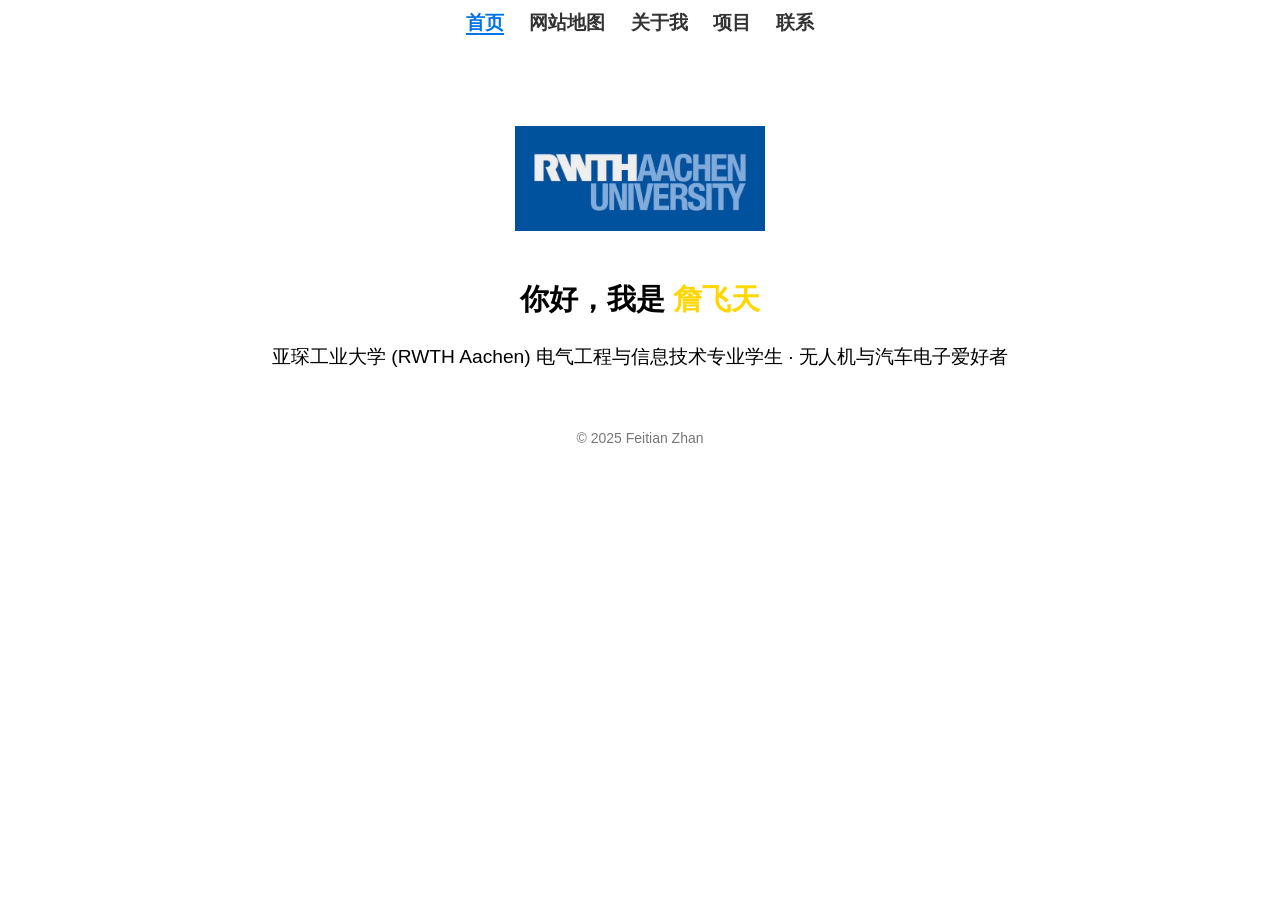
==== index.html @ 22302a26 "Add files via upload" ====
<!DOCTYPE html>
<html lang="zh-CN">
<head>
  <meta charset="UTF-8">
  <meta name="viewport" content="width=device-width, initial-scale=1.0">
  <title>首页 - 詹飞天</title>
  <link rel="stylesheet" href="styles.css">
  <script defer src="script.js"></script>
</head>
<body>
  
<nav class="nav">
  <a href="index.html">首页</a>
  <a href="sitemap.html">网站地图</a>
  <a href="about.html">关于我</a>
  <a href="projects.html">项目</a>
  <a href="contact.html">联系</a>
</nav>

  <section class="hero fade-in">
    <div class="container">
      <div class="hero-logo">
        <img src="assets/rwth.jpg" alt="RWTH Aachen Logo">
      </div>
      <div class="hero-text">
        <h1>你好，我是 <span class="highlight">詹飞天</span></h1>
        <p>亚琛工业大学 (RWTH Aachen) 电气工程与信息技术专业学生 · 无人机与汽车电子爱好者</p>
      </div>
    </div>
    <footer class="footer">
      © 2025 Feitian Zhan
    </footer>
  </section>
</body>
</html>
---- styles.css ----
body { font-family: Arial, sans-serif; margin:0; padding:0; font-size:1.2em; }
.nav { background:#fff; padding:10px; text-align:center; position:sticky; top:0; box-shadow:0 2px 5px rgba(0,0,0,0.1); }
.nav a { margin:0 10px; text-decoration:none; color:#333; font-weight:bold; }
.nav a.active { color:#0073e6; border-bottom:2px solid #0073e6; }
.hero { background:#fff; text-align:center; padding:80px 20px; animation: fadeIn 1.5s ease-in; }
.hero-logo img { max-width:250px; margin-bottom:20px; }
.highlight { color:#FFD700; font-weight:bold; }
.section { padding:60px 20px; max-width:900px; margin:0 auto; animation: fadeIn 1.5s ease-in; }
.cards { display:grid; grid-template-columns:1fr 1fr; gap:20px; }
.card { background:#fff; padding:20px; border-radius:8px; box-shadow:0 4px 8px rgba(0,0,0,0.1); transition:transform 0.3s, box-shadow 0.3s; }
.card:hover { transform:translateY(-5px); box-shadow:0 6px 15px rgba(0,0,0,0.2); }
.contact-list li { margin:10px 0; }
.back-home { text-align:center; margin-top:40px; }
.back-home a { display:inline-block; padding:10px 20px; background:#0073e6; color:#fff; text-decoration:none; border-radius:5px; transition:background 0.3s; }
.back-home a:hover { background:#005bb5; }
.footer { text-align:center; margin-top:40px; padding:20px; font-size:14px; color:#777; }

/* 动画 */
.fade-in { opacity:0; transform:translateY(20px); animation:fadeInUp 1s forwards; }
@keyframes fadeInUp { to { opacity:1; transform:translateY(0); } }

/* 弹窗 */
.modal { display:none; position:fixed; z-index:999; padding-top:100px; left:0; top:0; width:100%; height:100%; background:rgba(0,0,0,0.8); }
.modal-content { margin:auto; display:block; max-width:80%; max-height:80%; border-radius:10px; }
.close { position:absolute; top:50px; right:100px; color:white; font-size:40px; font-weight:bold; cursor:pointer; transition:0.3s; }
.close:hover { color:red; }
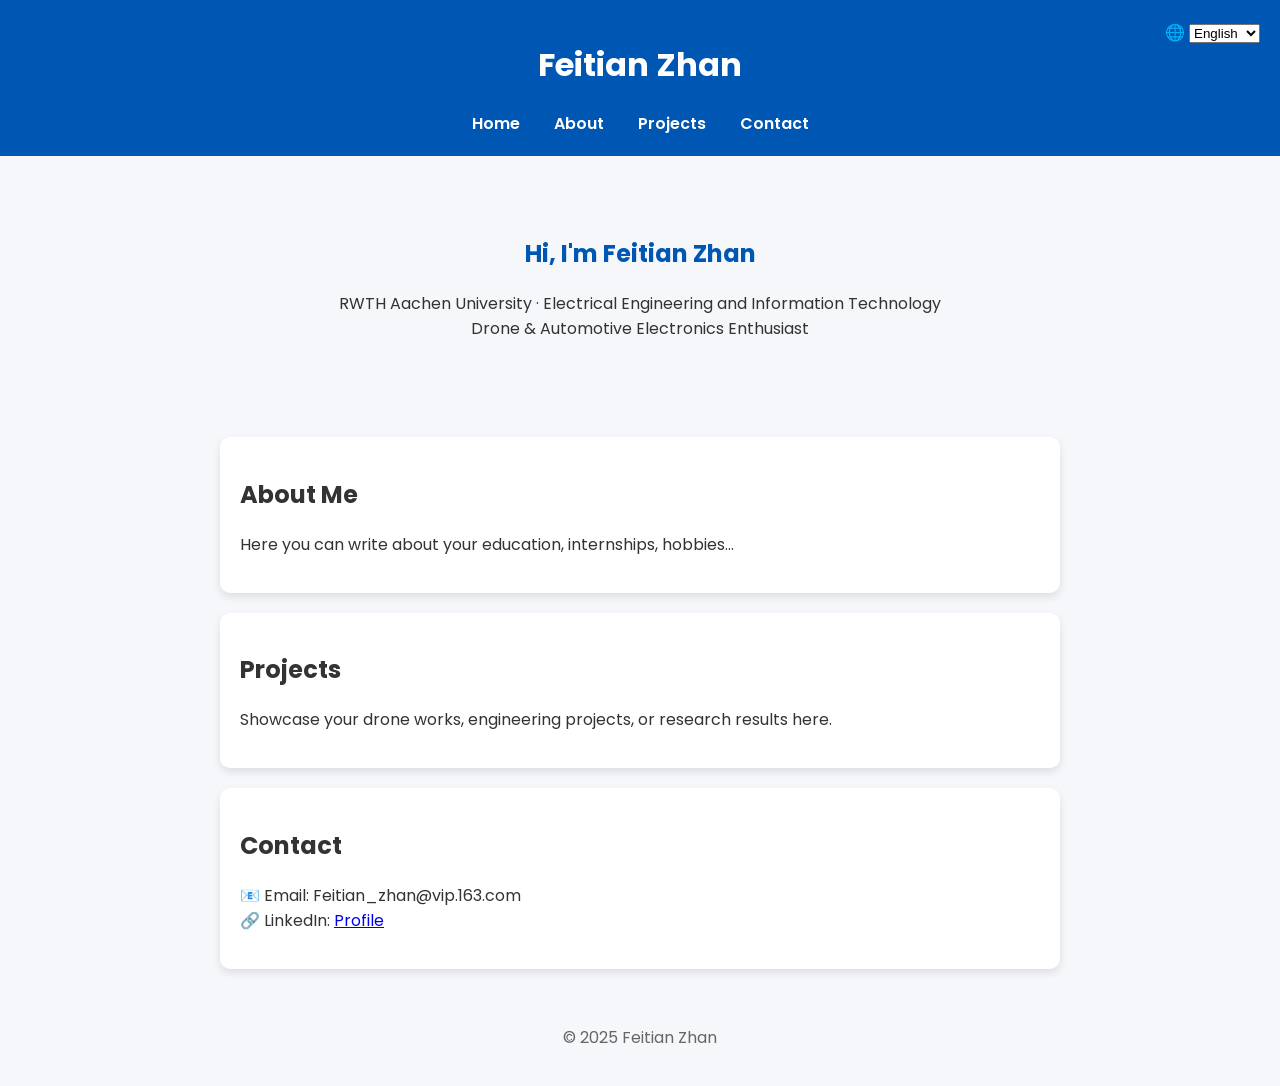
==== commit e5983ac8: "Add files via upload" ====
--- a/index.html
+++ b/index.html
@@ -1,35 +1,52 @@
 <!DOCTYPE html>
-<html lang="zh-CN">
+<html lang="zh">
 <head>
   <meta charset="UTF-8">
-  <meta name="viewport" content="width=device-width, initial-scale=1.0">
-  <title>首页 - 詹飞天</title>
-  <link rel="stylesheet" href="styles.css">
+  <title>Feitian Zhan</title>
+  <link rel="stylesheet" href="style.css">
   <script defer src="script.js"></script>
+  <link href="https://fonts.googleapis.com/css2?family=Poppins:wght@400;600&family=Noto+Sans+SC&display=swap" rel="stylesheet">
 </head>
 <body>
-  
-<nav class="nav">
-  <a href="index.html">首页</a>
-  <a href="sitemap.html">网站地图</a>
-  <a href="about.html">关于我</a>
-  <a href="projects.html">项目</a>
-  <a href="contact.html">联系</a>
-</nav>
+  <header>
+    <h1 id="title">詹飞天</h1>
+    <nav>
+      <a href="#home" id="nav-home">首页</a>
+      <a href="#about" id="nav-about">关于我</a>
+      <a href="#projects" id="nav-projects">项目</a>
+      <a href="#contact" id="nav-contact">联系</a>
+    </nav>
+    <div class="lang-switch">
+      🌐 <select id="lang">
+        <option value="zh">中文</option>
+        <option value="en">English</option>
+        <option value="de">Deutsch</option>
+      </select>
+    </div>
+  </header>
 
-  <section class="hero fade-in">
-    <div class="container">
-      <div class="hero-logo">
-        <img src="assets/rwth.jpg" alt="RWTH Aachen Logo">
-      </div>
-      <div class="hero-text">
-        <h1>你好，我是 <span class="highlight">詹飞天</span></h1>
-        <p>亚琛工业大学 (RWTH Aachen) 电气工程与信息技术专业学生 · 无人机与汽车电子爱好者</p>
-      </div>
-    </div>
-    <footer class="footer">
-      © 2025 Feitian Zhan
-    </footer>
+  <section class="intro" id="home">
+    <h1 id="intro-title">你好，我是詹飞天</h1>
+    <p id="intro-text">RWTH Aachen 工业大学 · 电气工程与信息技术专业<br>无人机与汽车电子爱好者</p>
   </section>
+
+  <section class="card" id="about">
+    <h2 id="about-title">关于我</h2>
+    <p id="about-text">这里可以写学历、实习经历、兴趣爱好…</p>
+  </section>
+
+  <section class="card" id="projects">
+    <h2 id="projects-title">项目</h2>
+    <p id="projects-text">这里可以展示你的无人机作品、工程项目或科研成果。</p>
+  </section>
+
+  <section class="card" id="contact">
+    <h2 id="contact-title">联系</h2>
+    <p id="contact-text">📧 邮箱: Feitian_zhan@vip.163.com<br>🔗 LinkedIn: <a href="https://www.linkedin.com/in/feitian-zhan-38670935a" target="_blank">个人主页</a></p>
+  </section>
+
+  <footer>
+    <p>© 2025 Feitian Zhan</p>
+  </footer>
 </body>
-</html>+</html>
--- a/style.css
+++ b/style.css
@@ -0,0 +1,12 @@
+body { font-family: 'Poppins','Noto Sans SC',sans-serif; background:#f5f7fa; margin:0; color:#333; }
+header { background:#0056b3; color:white; padding:20px; text-align:center; position:relative; }
+nav a { color:white; margin:0 15px; text-decoration:none; font-weight:600; transition:0.3s; }
+nav a:hover { color:#ff6600; transform:scale(1.1); }
+.lang-switch { position:absolute; top:20px; right:20px; }
+.intro { padding:60px; text-align:center; animation:fadeInUp 1.2s ease-in-out; }
+.intro h1 { color:#0056b3; }
+.card { background:white; margin:20px auto; padding:20px; border-radius:10px;
+        max-width:800px; box-shadow:0 4px 8px rgba(0,0,0,0.1); transition:0.3s; }
+.card:hover { transform:translateY(-5px); }
+footer { text-align:center; padding:20px; color:#666; }
+@keyframes fadeInUp { from {opacity:0;transform:translateY(30px);} to {opacity:1;transform:translateY(0);} }
